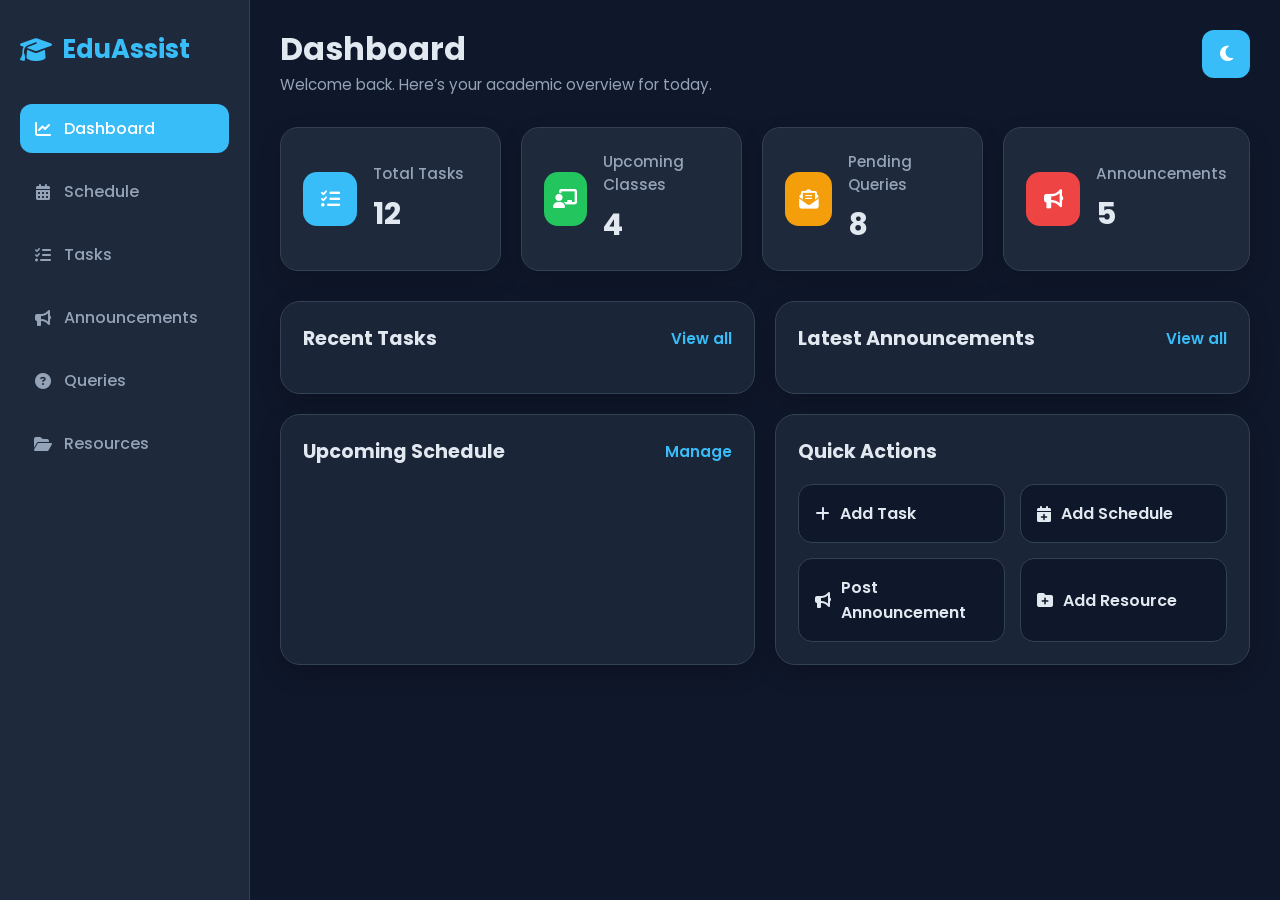
==== index.html @ d5ad9dac "This is our group project repository for ClientSide Developement" ====
<!DOCTYPE html>
<html lang="en">

<head>
    <meta charset="UTF-8" />
    <meta name="viewport" content="width=device-width, initial-scale=1.0" />
    <title>EduAssist Dashboard</title>

    <link rel="preconnect" href="https://fonts.googleapis.com">
    <link rel="preconnect" href="https://fonts.gstatic.com" crossorigin>
    <link href="https://fonts.googleapis.com/css2?family=Poppins:wght@300;400;500;600;700&display=swap"
        rel="stylesheet">
    <link rel="stylesheet" href="https://cdnjs.cloudflare.com/ajax/libs/font-awesome/6.5.0/css/all.min.css">
    <link rel="stylesheet" href="css/global.css">
    <link rel="stylesheet" href="css/index.css" />
</head>

<body>
    <div class="container">
        <aside class="sidebar" id="sidebar">
            <div class="logo">
                <i class="fas fa-graduation-cap"></i>
                <span>EduAssist</span>
            </div>

            <ul class="menu">
                <li>
                    <a href="index.html" class="active">
                        <i class="fas fa-chart-line"></i>
                        Dashboard
                    </a>
                </li>
                <li>
                    <a href="schedule.html">
                        <i class="fas fa-calendar-alt"></i>
                        Schedule
                    </a>
                </li>
                <li>
                    <a href="tasks.html">
                        <i class="fas fa-tasks"></i>
                        Tasks
                    </a>
                </li>
                <li>
                    <a href="announcements.html">
                        <i class="fas fa-bullhorn"></i>
                        Announcements
                    </a>
                </li>
                <li>
                    <a href="queries.html">
                        <i class="fas fa-question-circle"></i>
                        Queries
                    </a>
                </li>
                <li>
                    <a href="resources.html">
                        <i class="fas fa-folder-open"></i>
                        Resources
                    </a>
                </li>
            </ul>
        </aside>

        <div class="overlay" id="overlay"></div>

        <main class="main-content">
            <header class="topbar">
                <div class="topbar-left">
                    <button id="menu-toggle" class="menu-toggle" aria-label="Open menu">
                        <i class="fas fa-bars"></i>
                    </button>

                    <div class="topbar-text">
                        <h1>Dashboard</h1>
                        <p>Welcome back. Here’s your academic overview for today.</p>
                    </div>
                </div>

                <button id="theme-toggle" aria-label="Toggle theme">
                    <i class="fas fa-moon"></i>
                </button>
            </header>

            <section class="cards">
                <div class="card">
                    <div class="card-icon blue">
                        <i class="fas fa-list-check"></i>
                    </div>
                    <div class="card-info">
                        <h3>Total Tasks</h3>
                        <p>12</p>
                    </div>
                </div>

                <div class="card">
                    <div class="card-icon green">
                        <i class="fas fa-chalkboard-teacher"></i>
                    </div>
                    <div class="card-info">
                        <h3>Upcoming Classes</h3>
                        <p>4</p>
                    </div>
                </div>

                <div class="card">
                    <div class="card-icon orange">
                        <i class="fas fa-envelope-open-text"></i>
                    </div>
                    <div class="card-info">
                        <h3>Pending Queries</h3>
                        <p>8</p>
                    </div>
                </div>

                <div class="card">
                    <div class="card-icon red">
                        <i class="fas fa-bullhorn"></i>
                    </div>
                    <div class="card-info">
                        <h3>Announcements</h3>
                        <p>5</p>
                    </div>
                </div>
            </section>

            <section class="content-grid">
                <div class="panel">
                    <div class="panel-header">
                        <h2>Recent Tasks</h2>
                        <a href="tasks.html" class="panel-link">View all</a>
                    </div>

                    <ul class="list" id="recent-tasks-list"></ul>
                </div>

                <div class="panel">
                    <div class="panel-header">
                        <h2>Latest Announcements</h2>
                        <a href="announcements.html" class="panel-link">View all</a>
                    </div>

                    <ul class="list"></ul>
                </div>
            </section>

            <section class="bottom-grid">
                <div class="panel">
                    <div class="panel-header">
                        <h2>Upcoming Schedule</h2>
                        <a href="schedule.html" class="panel-link">Manage</a>
                    </div>

                    <ul class="list"></ul>
                </div>

                <div class="panel">
                    <div class="panel-header">
                        <h2>Quick Actions</h2>
                    </div>

                    <div class="quick-actions">
                        <a href="tasks.html" class="action-btn">
                            <i class="fas fa-plus"></i>
                            Add Task
                        </a>
                        <a href="schedule.html" class="action-btn">
                            <i class="fas fa-calendar-plus"></i>
                            Add Schedule
                        </a>
                        <a href="announcements.html" class="action-btn">
                            <i class="fas fa-bullhorn"></i>
                            Post Announcement
                        </a>
                        <a href="resources.html" class="action-btn">
                            <i class="fas fa-folder-plus"></i>
                            Add Resource
                        </a>
                    </div>
                </div>
            </section>
        </main>
    </div>

    <script src="js/main.js"></script>
</body>

</html>
---- css/global.css ----
:root {
    --bg: #0f172a;
    --sidebar: #1e293b;
    --card: #1e293b;
    --text: #e2e8f0;
    --muted: #94a3b8;
    --accent: #38bdf8;
    --border: #334155;
    --success: #22c55e;
    --warning: #f59e0b;
    --danger: #ef4444;
    --shadow: 0 10px 25px rgba(0, 0, 0, 0.15);
}

body.light-mode {
    --bg: #f8fafc;
    --sidebar: #ffffff;
    --card: #ffffff;
    --text: #0f172a;
    --muted: #475569;
    --accent: #0284c7;
    --border: #cbd5e1;
}

* {
    margin: 0;
    padding: 0;
    box-sizing: border-box;
}

html, body {
    background: var(--bg);
}

body {
    font-family: "Poppins", sans-serif;
    color: var(--text);
}

a {
    text-decoration: none;
    color: inherit;
}

button, input, textarea, select {
    font: inherit;
}
---- css/index.css ----
.container {
    display: flex;
    min-height: 100vh;
    position: relative;
}

.sidebar {
    width: 250px;
    background: var(--sidebar);
    padding: 30px 20px;
    border-right: 1px solid var(--border);
    transition: left 0.3s ease;
}

.logo {
    display: flex;
    align-items: center;
    gap: 10px;
    font-size: 1.6rem;
    font-weight: 700;
    color: var(--accent);
    margin-bottom: 35px;
}

.menu {
    list-style: none;
}

.menu li {
    margin-bottom: 14px;
}

.menu a {
    display: flex;
    align-items: center;
    gap: 12px;
    padding: 12px 14px;
    border-radius: 12px;
    color: var(--muted);
    transition: all 0.3s ease;
    font-weight: 500;
}

.menu a i {
    width: 18px;
    text-align: center;
}

.menu a:hover,
.menu a.active {
    background: var(--accent);
    color: white;
}

.main-content {
    flex: 1;
    padding: 30px;
}

.topbar {
    display: flex;
    justify-content: space-between;
    align-items: flex-start;
    gap: 16px;
    margin-bottom: 30px;
}

.topbar-left {
    display: flex;
    align-items: flex-start;
    gap: 14px;
    flex: 1;
    min-width: 0;
}

.topbar-text {
    flex: 1;
    min-width: 0;
}

.topbar-text h1 {
    font-size: 2rem;
    margin-bottom: 6px;
    line-height: 1.2;
}

.topbar-text p {
    color: var(--muted);
    font-size: 0.95rem;
    line-height: 1.5;
}

.menu-toggle,
#theme-toggle {
    width: 48px;
    height: 48px;
    min-width: 48px;
    border: none;
    border-radius: 12px;
    background: var(--accent);
    color: white;
    cursor: pointer;
    font-size: 1.1rem;
    display: flex;
    align-items: center;
    justify-content: center;
    transition: transform 0.3s ease, opacity 0.3s ease;
}

.menu-toggle {
    display: none;
}

#theme-toggle:hover,
.menu-toggle:hover {
    transform: translateY(-2px);
    opacity: 0.95;
}

.cards {
    display: grid;
    grid-template-columns: repeat(4, 1fr);
    gap: 20px;
    margin-bottom: 30px;
}

.card {
    background: var(--card);
    border: 1px solid var(--border);
    border-radius: 18px;
    padding: 22px;
    display: flex;
    align-items: center;
    gap: 16px;
    box-shadow: var(--shadow);
}

.card-icon {
    width: 54px;
    height: 54px;
    border-radius: 14px;
    display: flex;
    align-items: center;
    justify-content: center;
    font-size: 1.2rem;
    color: white;
}

.card-icon.blue {
    background: var(--accent);
}

.card-icon.green {
    background: var(--success);
}

.card-icon.orange {
    background: var(--warning);
}

.card-icon.red {
    background: var(--danger);
}

.card-info h3 {
    font-size: 0.95rem;
    color: var(--muted);
    margin-bottom: 6px;
    font-weight: 500;
}

.card-info p {
    font-size: 1.9rem;
    font-weight: 700;
    color: var(--text);
}

.content-grid,
.bottom-grid {
    display: grid;
    grid-template-columns: 1fr 1fr;
    gap: 20px;
    margin-bottom: 20px;
}

.panel {
    background: rgba(30, 41, 59, 0.85);
    backdrop-filter: blur(12px);
    border: 1px solid var(--border);
    border-radius: 20px;
    padding: 22px;
    box-shadow: 0 8px 25px rgba(0, 0, 0, 0.2);
}

body.light-mode .panel {
    background: rgba(255, 255, 255, 0.92);
}

.panel-header {
    display: flex;
    justify-content: space-between;
    align-items: center;
    gap: 15px;
    margin-bottom: 18px;
    flex-wrap: wrap;
}

.panel-header h2 {
    font-size: 1.2rem;
}

.panel-link {
    color: var(--accent);
    font-size: 0.95rem;
    font-weight: 600;
}

.list {
    list-style: none;
}

.list li {
    display: flex;
    justify-content: space-between;
    align-items: center;
    gap: 16px;
    padding: 14px 0;
    border-bottom: 1px solid var(--border);
}

.list li:last-child {
    border-bottom: none;
}

.list strong {
    display: block;
    margin-bottom: 4px;
    font-size: 0.95rem;
    color: var(--text);
}

.list p {
    color: var(--muted);
    font-size: 0.9rem;
}

.badge {
    padding: 6px 12px;
    border-radius: 999px;
    font-size: 0.8rem;
    font-weight: 600;
    white-space: nowrap;
    color: white;
}

.badge.high {
    background: var(--danger);
}

.badge.medium {
    background: var(--warning);
}

.badge.low {
    background: var(--success);
}

.quick-actions {
    display: grid;
    grid-template-columns: repeat(2, 1fr);
    gap: 15px;
}

.action-btn {
    background: var(--bg);
    border: 1px solid var(--border);
    border-radius: 14px;
    padding: 16px;
    display: flex;
    align-items: center;
    gap: 10px;
    font-weight: 600;
    transition: all 0.3s ease;
}

.action-btn:hover {
    transform: translateY(-2px);
    border-color: var(--accent);
    color: var(--accent);
}

.overlay {
    display: none;
}

@media (max-width: 1100px) {
    .cards {
        grid-template-columns: repeat(2, 1fr);
    }

    .content-grid,
    .bottom-grid {
        grid-template-columns: 1fr;
    }
}

@media (max-width: 768px) {
    .menu-toggle {
        display: flex;
    }

    .container {
        flex-direction: column;
    }

    .sidebar {
        position: fixed;
        top: 0;
        left: -260px;
        width: 250px;
        height: 100vh;
        z-index: 1001;
        border-right: 1px solid var(--border);
    }

    .sidebar.active {
        left: 0;
    }

    .overlay.active {
        display: block;
        position: fixed;
        inset: 0;
        background: rgba(15, 23, 42, 0.45);
        z-index: 1000;
    }

    .main-content {
        width: 100%;
        padding: 18px;
    }

    .topbar {
        align-items: flex-start;
        gap: 12px;
    }

    .topbar-left {
        gap: 12px;
        align-items: flex-start;
    }

    .topbar-text h1 {
        font-size: 1.7rem;
        margin-bottom: 4px;
    }

    .topbar-text p {
        font-size: 0.88rem;
    }

    .cards {
        grid-template-columns: 1fr;
    }

    .quick-actions {
        grid-template-columns: 1fr;
    }

    .list li {
        flex-direction: column;
        align-items: flex-start;
    }
}
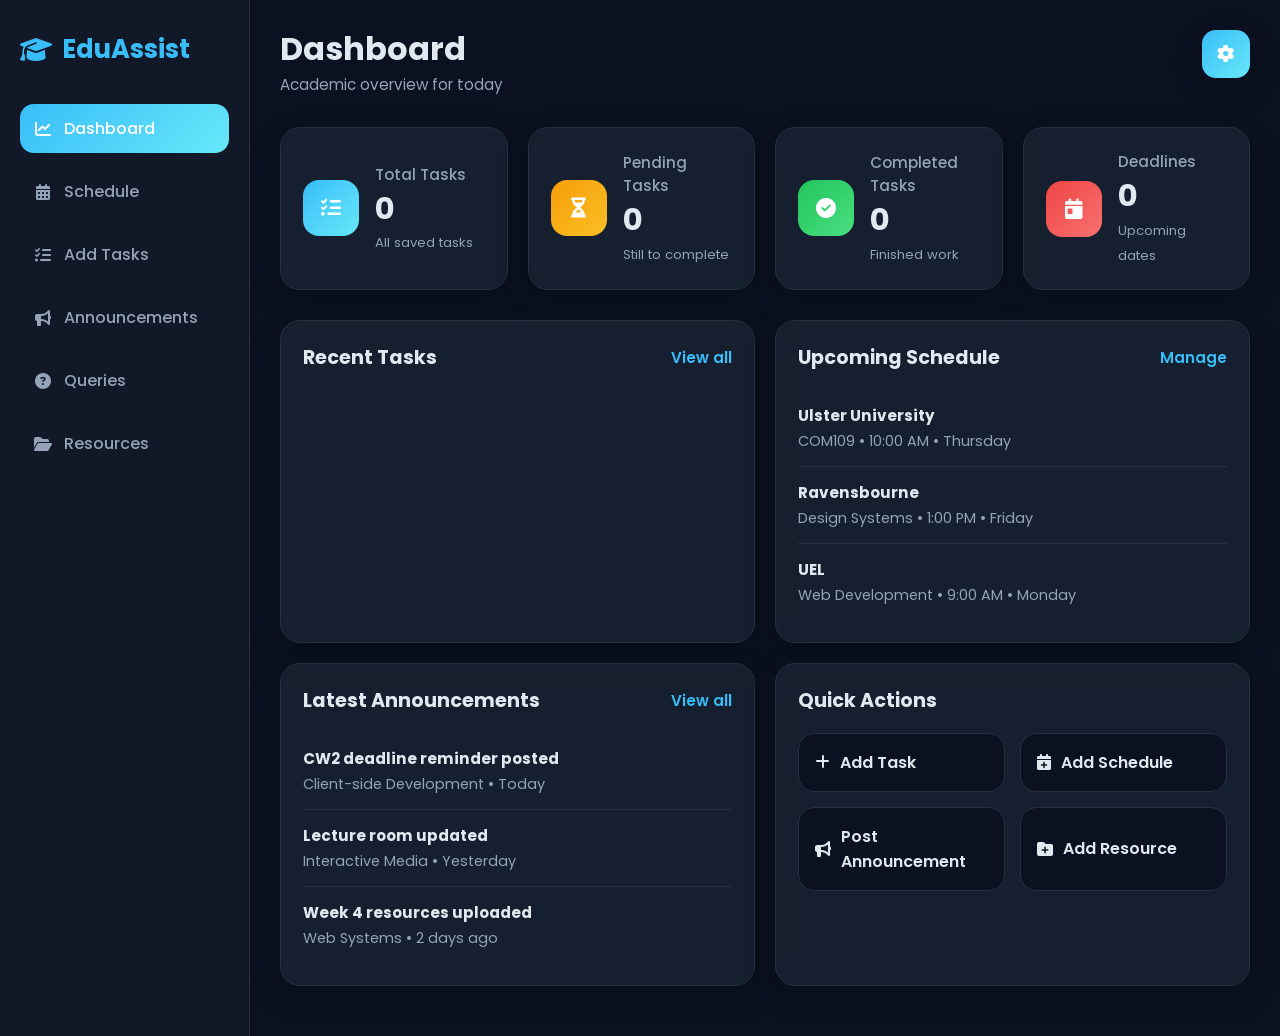
==== commit ecce6ca5: "abit different" ====
--- a/index.html
+++ b/index.html
@@ -10,13 +10,16 @@
     <link rel="preconnect" href="https://fonts.gstatic.com" crossorigin>
     <link href="https://fonts.googleapis.com/css2?family=Poppins:wght@300;400;500;600;700&display=swap"
         rel="stylesheet">
+
     <link rel="stylesheet" href="https://cdnjs.cloudflare.com/ajax/libs/font-awesome/6.5.0/css/all.min.css">
+
     <link rel="stylesheet" href="css/global.css">
-    <link rel="stylesheet" href="css/index.css" />
+    <link rel="stylesheet" href="css/index.css">
 </head>
 
 <body>
     <div class="container">
+        <!-- Sidebar -->
         <aside class="sidebar" id="sidebar">
             <div class="logo">
                 <i class="fas fa-graduation-cap"></i>
@@ -24,47 +27,18 @@
             </div>
 
             <ul class="menu">
-                <li>
-                    <a href="index.html" class="active">
-                        <i class="fas fa-chart-line"></i>
-                        Dashboard
-                    </a>
-                </li>
-                <li>
-                    <a href="schedule.html">
-                        <i class="fas fa-calendar-alt"></i>
-                        Schedule
-                    </a>
-                </li>
-                <li>
-                    <a href="tasks.html">
-                        <i class="fas fa-tasks"></i>
-                        Tasks
-                    </a>
-                </li>
-                <li>
-                    <a href="announcements.html">
-                        <i class="fas fa-bullhorn"></i>
-                        Announcements
-                    </a>
-                </li>
-                <li>
-                    <a href="queries.html">
-                        <i class="fas fa-question-circle"></i>
-                        Queries
-                    </a>
-                </li>
-                <li>
-                    <a href="resources.html">
-                        <i class="fas fa-folder-open"></i>
-                        Resources
-                    </a>
-                </li>
+                <li><a href="index.html" class="active"><i class="fas fa-chart-line"></i> Dashboard</a></li>
+                <li><a href="schedule.html"><i class="fas fa-calendar-alt"></i> Schedule</a></li>
+                <li><a href="tasks.html"><i class="fas fa-tasks"></i> Add Tasks</a></li>
+                <li><a href="announcements.html"><i class="fas fa-bullhorn"></i> Announcements</a></li>
+                <li><a href="queries.html"><i class="fas fa-question-circle"></i> Queries</a></li>
+                <li><a href="resources.html"><i class="fas fa-folder-open"></i> Resources</a></li>
             </ul>
         </aside>
 
         <div class="overlay" id="overlay"></div>
 
+        <!-- Main -->
         <main class="main-content">
             <header class="topbar">
                 <div class="topbar-left">
@@ -74,15 +48,38 @@
 
                     <div class="topbar-text">
                         <h1>Dashboard</h1>
-                        <p>Welcome back. Here’s your academic overview for today.</p>
-                    </div>
-                </div>
-
-                <button id="theme-toggle" aria-label="Toggle theme">
-                    <i class="fas fa-moon"></i>
+                        <p>Academic overview for today</p>
+                    </div>
+                </div>
+
+                <button id="settings-toggle" class="settings-toggle" aria-label="Open settings">
+                    <i class="fas fa-cog"></i>
                 </button>
+
+                <div id="settings-card" class="settings-card">
+                    <div class="settings-item">
+                        <i class="fas fa-user"></i>
+                        <span>Profile</span>
+                    </div>
+
+                    <div class="settings-item" id="theme-switch">
+                        <i class="fas fa-moon"></i>
+                        <span>Theme</span>
+                    </div>
+
+                    <div class="settings-item">
+                        <i class="fas fa-bell"></i>
+                        <span>Notifications</span>
+                    </div>
+
+                    <div class="settings-item">
+                        <i class="fas fa-right-from-bracket"></i>
+                        <span>Logout</span>
+                    </div>
+                </div>
             </header>
 
+            <!-- Stats Cards -->
             <section class="cards">
                 <div class="card">
                     <div class="card-icon blue">
@@ -90,41 +87,46 @@
                     </div>
                     <div class="card-info">
                         <h3>Total Tasks</h3>
-                        <p>12</p>
+                        <p id="total-tasks">0</p>
+                        <small>All saved tasks</small>
+                    </div>
+                </div>
+
+                <div class="card">
+                    <div class="card-icon orange">
+                        <i class="fas fa-hourglass-half"></i>
+                    </div>
+                    <div class="card-info">
+                        <h3>Pending Tasks</h3>
+                        <p id="pending-tasks">0</p>
+                        <small>Still to complete</small>
                     </div>
                 </div>
 
                 <div class="card">
                     <div class="card-icon green">
-                        <i class="fas fa-chalkboard-teacher"></i>
-                    </div>
-                    <div class="card-info">
-                        <h3>Upcoming Classes</h3>
-                        <p>4</p>
-                    </div>
-                </div>
-
-                <div class="card">
-                    <div class="card-icon orange">
-                        <i class="fas fa-envelope-open-text"></i>
-                    </div>
-                    <div class="card-info">
-                        <h3>Pending Queries</h3>
-                        <p>8</p>
+                        <i class="fas fa-circle-check"></i>
+                    </div>
+                    <div class="card-info">
+                        <h3>Completed Tasks</h3>
+                        <p id="completed-tasks">0</p>
+                        <small>Finished work</small>
                     </div>
                 </div>
 
                 <div class="card">
                     <div class="card-icon red">
-                        <i class="fas fa-bullhorn"></i>
-                    </div>
-                    <div class="card-info">
-                        <h3>Announcements</h3>
-                        <p>5</p>
+                        <i class="fas fa-calendar-day"></i>
+                    </div>
+                    <div class="card-info">
+                        <h3>Deadlines</h3>
+                        <p id="deadline-tasks">0</p>
+                        <small>Upcoming dates</small>
                     </div>
                 </div>
             </section>
 
+            <!-- Middle Grid -->
             <section class="content-grid">
                 <div class="panel">
                     <div class="panel-header">
@@ -137,22 +139,61 @@
 
                 <div class="panel">
                     <div class="panel-header">
+                        <h2>Upcoming Schedule</h2>
+                        <a href="schedule.html" class="panel-link">Manage</a>
+                    </div>
+
+                    <ul class="list">
+                        <li>
+                            <div>
+                                <strong>Ulster University</strong>
+                                <p>COM109 • 10:00 AM • Thursday</p>
+                            </div>
+                        </li>
+                        <li>
+                            <div>
+                                <strong>Ravensbourne</strong>
+                                <p>Design Systems • 1:00 PM • Friday</p>
+                            </div>
+                        </li>
+                        <li>
+                            <div>
+                                <strong>UEL</strong>
+                                <p>Web Development • 9:00 AM • Monday</p>
+                            </div>
+                        </li>
+                    </ul>
+                </div>
+            </section>
+
+            <!-- Bottom Grid -->
+            <section class="bottom-grid">
+                <div class="panel">
+                    <div class="panel-header">
                         <h2>Latest Announcements</h2>
                         <a href="announcements.html" class="panel-link">View all</a>
                     </div>
 
-                    <ul class="list"></ul>
-                </div>
-            </section>
-
-            <section class="bottom-grid">
-                <div class="panel">
-                    <div class="panel-header">
-                        <h2>Upcoming Schedule</h2>
-                        <a href="schedule.html" class="panel-link">Manage</a>
-                    </div>
-
-                    <ul class="list"></ul>
+                    <ul class="list">
+                        <li>
+                            <div>
+                                <strong>CW2 deadline reminder posted</strong>
+                                <p>Client-side Development • Today</p>
+                            </div>
+                        </li>
+                        <li>
+                            <div>
+                                <strong>Lecture room updated</strong>
+                                <p>Interactive Media • Yesterday</p>
+                            </div>
+                        </li>
+                        <li>
+                            <div>
+                                <strong>Week 4 resources uploaded</strong>
+                                <p>Web Systems • 2 days ago</p>
+                            </div>
+                        </li>
+                    </ul>
                 </div>
 
                 <div class="panel">
--- a/css/global.css
+++ b/css/global.css
@@ -1,15 +1,16 @@
 :root {
-    --bg: #0f172a;
-    --sidebar: #1e293b;
-    --card: #1e293b;
+    --bg: #0b1120;
+    --sidebar: #111827;
+    --card: #172132;
     --text: #e2e8f0;
     --muted: #94a3b8;
     --accent: #38bdf8;
-    --border: #334155;
+    --accent-light: #67e8f9;
+    --border: #243041;
     --success: #22c55e;
     --warning: #f59e0b;
     --danger: #ef4444;
-    --shadow: 0 10px 25px rgba(0, 0, 0, 0.15);
+    --shadow: 0 10px 30px rgba(0, 0, 0, 0.22);
 }
 
 body.light-mode {
@@ -19,7 +20,12 @@
     --text: #0f172a;
     --muted: #475569;
     --accent: #0284c7;
-    --border: #cbd5e1;
+    --accent-light: #38bdf8;
+    --border: #dbe4ee;
+    --success: #16a34a;
+    --warning: #d97706;
+    --danger: #dc2626;
+    --shadow: 0 10px 25px rgba(15, 23, 42, 0.08);
 }
 
 * {
@@ -28,13 +34,14 @@
     box-sizing: border-box;
 }
 
-html, body {
+html,
+body {
     background: var(--bg);
 }
 
 body {
+    color: var(--text);
     font-family: "Poppins", sans-serif;
-    color: var(--text);
 }
 
 a {
@@ -42,6 +49,9 @@
     color: inherit;
 }
 
-button, input, textarea, select {
+button,
+input,
+textarea,
+select {
     font: inherit;
 }
--- a/css/index.css
+++ b/css/index.css
@@ -35,9 +35,9 @@
     align-items: center;
     gap: 12px;
     padding: 12px 14px;
-    border-radius: 12px;
+    border-radius: 14px;
     color: var(--muted);
-    transition: all 0.3s ease;
+    transition: all 0.25s ease;
     font-weight: 500;
 }
 
@@ -48,13 +48,14 @@
 
 .menu a:hover,
 .menu a.active {
-    background: var(--accent);
+    background: linear-gradient(135deg, var(--accent), var(--accent-light));
     color: white;
 }
 
 .main-content {
     flex: 1;
     padding: 30px;
+    position: relative;
 }
 
 .topbar {
@@ -63,6 +64,7 @@
     align-items: flex-start;
     gap: 16px;
     margin-bottom: 30px;
+    position: relative;
 }
 
 .topbar-left {
@@ -91,30 +93,69 @@
 }
 
 .menu-toggle,
-#theme-toggle {
+.settings-toggle {
     width: 48px;
     height: 48px;
     min-width: 48px;
     border: none;
-    border-radius: 12px;
-    background: var(--accent);
+    border-radius: 14px;
+    background: linear-gradient(135deg, var(--accent), var(--accent-light));
     color: white;
     cursor: pointer;
     font-size: 1.1rem;
     display: flex;
     align-items: center;
     justify-content: center;
-    transition: transform 0.3s ease, opacity 0.3s ease;
+    transition: transform 0.25s ease, opacity 0.25s ease;
+    box-shadow: var(--shadow);
 }
 
 .menu-toggle {
     display: none;
 }
 
-#theme-toggle:hover,
+.settings-toggle:hover,
 .menu-toggle:hover {
     transform: translateY(-2px);
     opacity: 0.95;
+}
+
+.settings-card {
+    position: absolute;
+    top: 58px;
+    right: 0;
+    width: 220px;
+    background: var(--card);
+    border: 1px solid var(--border);
+    border-radius: 18px;
+    box-shadow: var(--shadow);
+    padding: 10px 0;
+    display: none;
+    z-index: 1005;
+}
+
+.settings-card.active {
+    display: block;
+}
+
+.settings-item {
+    display: flex;
+    align-items: center;
+    gap: 12px;
+    padding: 12px 18px;
+    cursor: pointer;
+    transition: 0.2s;
+    color: var(--text);
+}
+
+.settings-item i {
+    width: 18px;
+    text-align: center;
+}
+
+.settings-item:hover {
+    background: var(--accent);
+    color: white;
 }
 
 .cards {
@@ -125,41 +166,53 @@
 }
 
 .card {
-    background: var(--card);
+    background: rgba(23, 33, 50, 0.88);
     border: 1px solid var(--border);
-    border-radius: 18px;
+    border-radius: 20px;
     padding: 22px;
     display: flex;
     align-items: center;
     gap: 16px;
     box-shadow: var(--shadow);
+    backdrop-filter: blur(12px);
+    transition: transform 0.25s ease, border-color 0.25s ease;
+}
+
+body.light-mode .card {
+    background: rgba(255, 255, 255, 0.92);
+}
+
+.card:hover {
+    transform: translateY(-3px);
+    border-color: var(--accent);
 }
 
 .card-icon {
-    width: 54px;
-    height: 54px;
-    border-radius: 14px;
+    width: 56px;
+    height: 56px;
+    border-radius: 16px;
     display: flex;
     align-items: center;
     justify-content: center;
-    font-size: 1.2rem;
+    font-size: 1.25rem;
     color: white;
+    flex-shrink: 0;
 }
 
 .card-icon.blue {
-    background: var(--accent);
+    background: linear-gradient(135deg, #38bdf8, #67e8f9);
+}
+
+.card-icon.orange {
+    background: linear-gradient(135deg, #f59e0b, #fbbf24);
 }
 
 .card-icon.green {
-    background: var(--success);
-}
-
-.card-icon.orange {
-    background: var(--warning);
+    background: linear-gradient(135deg, #22c55e, #4ade80);
 }
 
 .card-icon.red {
-    background: var(--danger);
+    background: linear-gradient(135deg, #ef4444, #f87171);
 }
 
 .card-info h3 {
@@ -173,6 +226,13 @@
     font-size: 1.9rem;
     font-weight: 700;
     color: var(--text);
+    line-height: 1.1;
+    margin-bottom: 4px;
+}
+
+.card-info small {
+    color: var(--muted);
+    font-size: 0.82rem;
 }
 
 .content-grid,
@@ -184,12 +244,12 @@
 }
 
 .panel {
-    background: rgba(30, 41, 59, 0.85);
+    background: rgba(23, 33, 50, 0.88);
     backdrop-filter: blur(12px);
     border: 1px solid var(--border);
     border-radius: 20px;
     padding: 22px;
-    box-shadow: 0 8px 25px rgba(0, 0, 0, 0.2);
+    box-shadow: var(--shadow);
 }
 
 body.light-mode .panel {
@@ -274,13 +334,13 @@
 .action-btn {
     background: var(--bg);
     border: 1px solid var(--border);
-    border-radius: 14px;
+    border-radius: 16px;
     padding: 16px;
     display: flex;
     align-items: center;
     gap: 10px;
     font-weight: 600;
-    transition: all 0.3s ease;
+    transition: all 0.25s ease;
 }
 
 .action-btn:hover {
@@ -371,4 +431,9 @@
         flex-direction: column;
         align-items: flex-start;
     }
+
+    .settings-card {
+        right: 0;
+        width: 200px;
+    }
 }
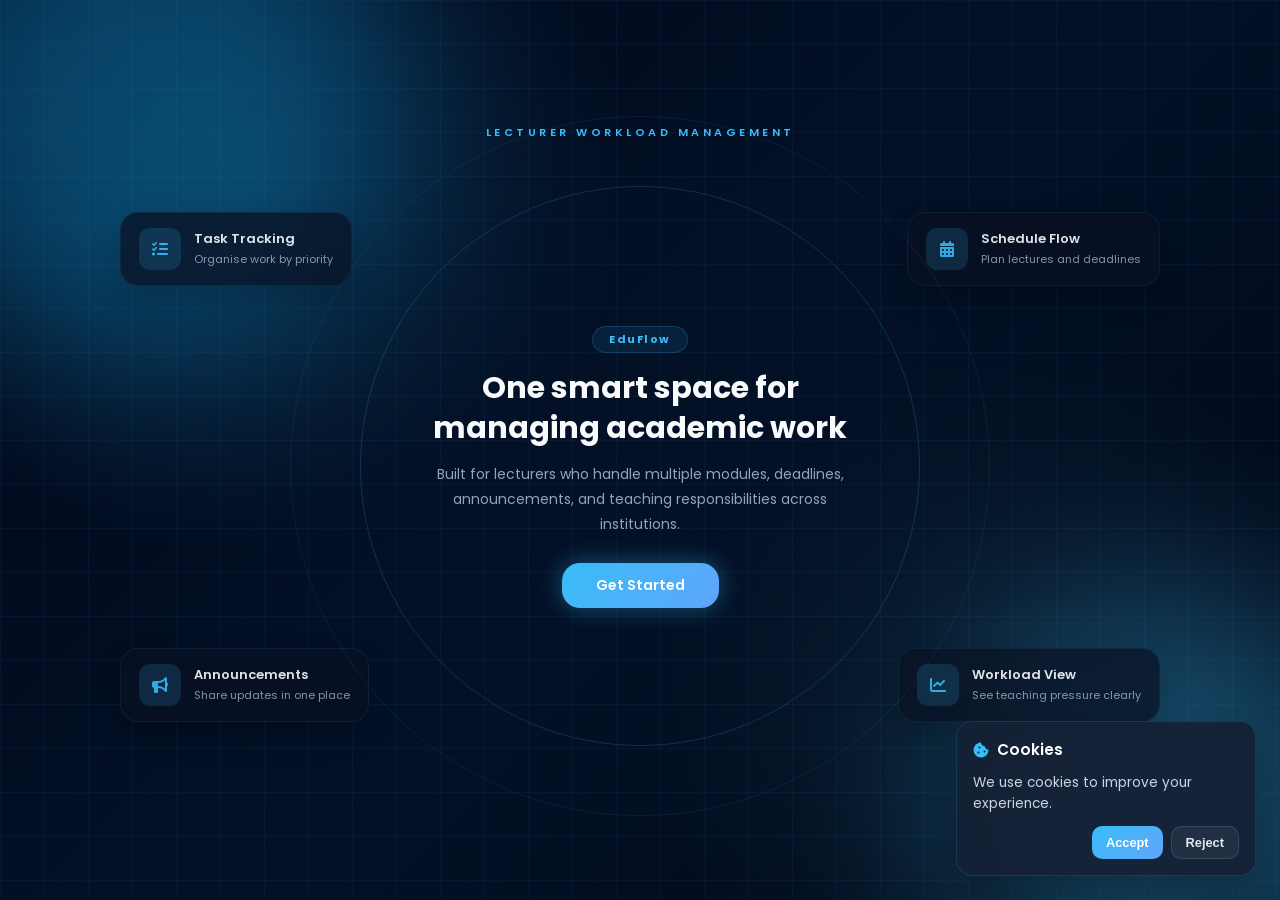
==== commit 4d932cec: "eduflow project" ====
--- a/index.html
+++ b/index.html
@@ -4,227 +4,118 @@
 <head>
     <meta charset="UTF-8" />
     <meta name="viewport" content="width=device-width, initial-scale=1.0" />
-    <title>EduAssist Dashboard</title>
+    <title>EduFlow</title>
 
     <link rel="preconnect" href="https://fonts.googleapis.com">
     <link rel="preconnect" href="https://fonts.gstatic.com" crossorigin>
-    <link href="https://fonts.googleapis.com/css2?family=Poppins:wght@300;400;500;600;700&display=swap"
+    <link href="https://fonts.googleapis.com/css2?family=Poppins:wght@300;400;500;600;700;800&display=swap"
         rel="stylesheet">
 
     <link rel="stylesheet" href="https://cdnjs.cloudflare.com/ajax/libs/font-awesome/6.5.0/css/all.min.css">
-
-    <link rel="stylesheet" href="css/global.css">
-    <link rel="stylesheet" href="css/index.css">
+    <link rel="stylesheet" href="css/home.css">
 </head>
 
 <body>
-    <div class="container">
-        <!-- Sidebar -->
-        <aside class="sidebar" id="sidebar">
-            <div class="logo">
-                <i class="fas fa-graduation-cap"></i>
-                <span>EduAssist</span>
+    <div id="cookieBanner" class="cookie-banner">
+        <div class="cookie-top">
+            <i class="fas fa-cookie-bite"></i>
+            <h4>Cookies</h4>
+        </div>
+
+        <p>
+            We use cookies to improve your experience.
+        </p>
+
+        <div class="cookie-actions">
+            <button id="acceptCookies" class="accept-btn">Accept</button>
+            <button id="rejectCookies" class="reject-btn">Reject</button>
+        </div>
+    </div>
+
+    <script>
+        document.addEventListener("DOMContentLoaded", function () {
+            const banner = document.getElementById("cookieBanner");
+            const accept = document.getElementById("acceptCookies");
+            const reject = document.getElementById("rejectCookies");
+
+            const consent = localStorage.getItem("cookie-consent");
+
+            if (!consent) {
+                banner.classList.add("show");
+            }
+
+            accept.onclick = () => {
+                localStorage.setItem("cookie-consent", "accepted");
+                banner.classList.remove("show");
+            };
+
+            reject.onclick = () => {
+                localStorage.setItem("cookie-consent", "rejected");
+                banner.classList.remove("show");
+            };
+        });
+    </script>
+    <section class="hero">
+        <div class="bg-grid"></div>
+        <div class="glow glow-1"></div>
+        <div class="glow glow-2"></div>
+
+        <p class="hero-label">LECTURER WORKLOAD MANAGEMENT</p>
+
+        <div class="hero-center">
+            <div class="floating-card card-top-left">
+                <div class="icon-box"><i class="fas fa-list-check"></i></div>
+                <div>
+                    <h3>Task Tracking</h3>
+                    <p>Organise work by priority</p>
+                </div>
             </div>
 
-            <ul class="menu">
-                <li><a href="index.html" class="active"><i class="fas fa-chart-line"></i> Dashboard</a></li>
-                <li><a href="schedule.html"><i class="fas fa-calendar-alt"></i> Schedule</a></li>
-                <li><a href="tasks.html"><i class="fas fa-tasks"></i> Add Tasks</a></li>
-                <li><a href="announcements.html"><i class="fas fa-bullhorn"></i> Announcements</a></li>
-                <li><a href="queries.html"><i class="fas fa-question-circle"></i> Queries</a></li>
-                <li><a href="resources.html"><i class="fas fa-folder-open"></i> Resources</a></li>
-            </ul>
-        </aside>
+            <div class="floating-card card-top-right">
+                <div class="icon-box"><i class="fas fa-calendar-days"></i></div>
+                <div>
+                    <h3>Schedule Flow</h3>
+                    <p>Plan lectures and deadlines</p>
+                </div>
+            </div>
 
-        <div class="overlay" id="overlay"></div>
+            <div class="floating-card card-bottom-left">
+                <div class="icon-box"><i class="fas fa-bullhorn"></i></div>
+                <div>
+                    <h3>Announcements</h3>
+                    <p>Share updates in one place</p>
+                </div>
+            </div>
 
-        <!-- Main -->
-        <main class="main-content">
-            <header class="topbar">
-                <div class="topbar-left">
-                    <button id="menu-toggle" class="menu-toggle" aria-label="Open menu">
-                        <i class="fas fa-bars"></i>
-                    </button>
+            <div class="floating-card card-bottom-right">
+                <div class="icon-box"><i class="fas fa-chart-line"></i></div>
+                <div>
+                    <h3>Workload View</h3>
+                    <p>See teaching pressure clearly</p>
+                </div>
+            </div>
 
-                    <div class="topbar-text">
-                        <h1>Dashboard</h1>
-                        <p>Academic overview for today</p>
+            <div class="core-orb">
+                <span class="orb-ring ring-1"></span>
+                <span class="orb-ring ring-2"></span>
+
+                <div class="core-content">
+                    <div class="brand-badge">EduFlow</div>
+                    <h1>One smart space for managing academic work</h1>
+                    <p>
+                        Built for lecturers who handle multiple modules, deadlines, announcements,
+                        and teaching responsibilities across institutions.
+                    </p>
+
+                    <div class="hero-actions">
+                        <a href="login.html" class="btn-primary">Get Started</a>
                     </div>
                 </div>
+            </div>
+        </div>
 
-                <button id="settings-toggle" class="settings-toggle" aria-label="Open settings">
-                    <i class="fas fa-cog"></i>
-                </button>
-
-                <div id="settings-card" class="settings-card">
-                    <div class="settings-item">
-                        <i class="fas fa-user"></i>
-                        <span>Profile</span>
-                    </div>
-
-                    <div class="settings-item" id="theme-switch">
-                        <i class="fas fa-moon"></i>
-                        <span>Theme</span>
-                    </div>
-
-                    <div class="settings-item">
-                        <i class="fas fa-bell"></i>
-                        <span>Notifications</span>
-                    </div>
-
-                    <div class="settings-item">
-                        <i class="fas fa-right-from-bracket"></i>
-                        <span>Logout</span>
-                    </div>
-                </div>
-            </header>
-
-            <!-- Stats Cards -->
-            <section class="cards">
-                <div class="card">
-                    <div class="card-icon blue">
-                        <i class="fas fa-list-check"></i>
-                    </div>
-                    <div class="card-info">
-                        <h3>Total Tasks</h3>
-                        <p id="total-tasks">0</p>
-                        <small>All saved tasks</small>
-                    </div>
-                </div>
-
-                <div class="card">
-                    <div class="card-icon orange">
-                        <i class="fas fa-hourglass-half"></i>
-                    </div>
-                    <div class="card-info">
-                        <h3>Pending Tasks</h3>
-                        <p id="pending-tasks">0</p>
-                        <small>Still to complete</small>
-                    </div>
-                </div>
-
-                <div class="card">
-                    <div class="card-icon green">
-                        <i class="fas fa-circle-check"></i>
-                    </div>
-                    <div class="card-info">
-                        <h3>Completed Tasks</h3>
-                        <p id="completed-tasks">0</p>
-                        <small>Finished work</small>
-                    </div>
-                </div>
-
-                <div class="card">
-                    <div class="card-icon red">
-                        <i class="fas fa-calendar-day"></i>
-                    </div>
-                    <div class="card-info">
-                        <h3>Deadlines</h3>
-                        <p id="deadline-tasks">0</p>
-                        <small>Upcoming dates</small>
-                    </div>
-                </div>
-            </section>
-
-            <!-- Middle Grid -->
-            <section class="content-grid">
-                <div class="panel">
-                    <div class="panel-header">
-                        <h2>Recent Tasks</h2>
-                        <a href="tasks.html" class="panel-link">View all</a>
-                    </div>
-
-                    <ul class="list" id="recent-tasks-list"></ul>
-                </div>
-
-                <div class="panel">
-                    <div class="panel-header">
-                        <h2>Upcoming Schedule</h2>
-                        <a href="schedule.html" class="panel-link">Manage</a>
-                    </div>
-
-                    <ul class="list">
-                        <li>
-                            <div>
-                                <strong>Ulster University</strong>
-                                <p>COM109 • 10:00 AM • Thursday</p>
-                            </div>
-                        </li>
-                        <li>
-                            <div>
-                                <strong>Ravensbourne</strong>
-                                <p>Design Systems • 1:00 PM • Friday</p>
-                            </div>
-                        </li>
-                        <li>
-                            <div>
-                                <strong>UEL</strong>
-                                <p>Web Development • 9:00 AM • Monday</p>
-                            </div>
-                        </li>
-                    </ul>
-                </div>
-            </section>
-
-            <!-- Bottom Grid -->
-            <section class="bottom-grid">
-                <div class="panel">
-                    <div class="panel-header">
-                        <h2>Latest Announcements</h2>
-                        <a href="announcements.html" class="panel-link">View all</a>
-                    </div>
-
-                    <ul class="list">
-                        <li>
-                            <div>
-                                <strong>CW2 deadline reminder posted</strong>
-                                <p>Client-side Development • Today</p>
-                            </div>
-                        </li>
-                        <li>
-                            <div>
-                                <strong>Lecture room updated</strong>
-                                <p>Interactive Media • Yesterday</p>
-                            </div>
-                        </li>
-                        <li>
-                            <div>
-                                <strong>Week 4 resources uploaded</strong>
-                                <p>Web Systems • 2 days ago</p>
-                            </div>
-                        </li>
-                    </ul>
-                </div>
-
-                <div class="panel">
-                    <div class="panel-header">
-                        <h2>Quick Actions</h2>
-                    </div>
-
-                    <div class="quick-actions">
-                        <a href="tasks.html" class="action-btn">
-                            <i class="fas fa-plus"></i>
-                            Add Task
-                        </a>
-                        <a href="schedule.html" class="action-btn">
-                            <i class="fas fa-calendar-plus"></i>
-                            Add Schedule
-                        </a>
-                        <a href="announcements.html" class="action-btn">
-                            <i class="fas fa-bullhorn"></i>
-                            Post Announcement
-                        </a>
-                        <a href="resources.html" class="action-btn">
-                            <i class="fas fa-folder-plus"></i>
-                            Add Resource
-                        </a>
-                    </div>
-                </div>
-            </section>
-        </main>
-    </div>
-
-    <script src="js/main.js"></script>
+    </section>  
+    <!-- <script src="js/homepage.js"></script>      -->
 </body>
 
 </html>
--- a/css/home.css
+++ b/css/home.css
@@ -0,0 +1,681 @@
+/* ───── Reset ───── */
+*,
+*::before,
+*::after {
+    box-sizing: border-box;
+    margin: 0;
+    padding: 0;
+}
+
+/* ───── Base ───── */
+body {
+    font-family: "Poppins", sans-serif;
+    background:
+        radial-gradient(circle at 20% 20%, rgba(56, 189, 248, 0.12), transparent 30%),
+        radial-gradient(circle at 80% 80%, rgba(103, 232, 249, 0.08), transparent 30%),
+        linear-gradient(135deg, #020617, #031127 50%, #020817);
+    color: #f8fafc;
+    min-height: 100vh;
+    overflow-x: hidden;
+}
+
+/*    HERO — DESKTOP    */
+
+.hero {
+    position: relative;
+    min-height: 100vh;
+    display: flex;
+    flex-direction: column;
+    align-items: center;
+    justify-content: center;
+    overflow: hidden;
+    padding: 2rem 1rem;
+}
+
+/* ───── Background Grid ───── */
+.bg-grid {
+    position: absolute;
+    inset: 0;
+    background-image:
+        linear-gradient(rgba(56, 189, 248, 0.05) 1px, transparent 1px),
+        linear-gradient(90deg, rgba(56, 189, 248, 0.05) 1px, transparent 1px);
+    background-size: 44px 44px;
+    pointer-events: none;
+    z-index: 0;
+}
+
+/* ───── Glow Blobs ───── */
+.glow {
+    position: absolute;
+    border-radius: 50%;
+    filter: blur(90px);
+    opacity: 0.34;
+    pointer-events: none;
+    z-index: 0;
+}
+
+.glow-1 {
+    width: 520px;
+    height: 520px;
+    background: #0ea5e9;
+    top: -150px;
+    left: -120px;
+}
+
+.glow-2 {
+    width: 420px;
+    height: 420px;
+    background: #38bdf8;
+    bottom: -120px;
+    right: -100px;
+}
+
+/* ───── Label ───── */
+.hero-label {
+    position: relative;
+    z-index: 2;
+    font-size: 11px;
+    font-weight: 600;
+    letter-spacing: 3.5px;
+    color: #38bdf8;
+    text-align: center;
+    margin-bottom: 1rem;
+}
+
+/* ───── Centre Container (desktop) ───── */
+.hero-center {
+    position: relative;
+    z-index: 2;
+    width: 100%;
+    max-width: 1040px;
+    min-height: 620px;
+    display: flex;
+    align-items: center;
+    justify-content: center;
+}
+
+/* ───── Floating Cards (desktop absolute) ───── */
+.floating-card {
+    position: absolute;
+    display: flex;
+    align-items: center;
+    gap: 13px;
+    background: rgba(10, 18, 35, 0.82);
+    border: 1px solid rgba(56, 189, 248, 0.10);
+    border-radius: 18px;
+    padding: 15px 18px;
+    backdrop-filter: blur(16px);
+    -webkit-backdrop-filter: blur(14px);
+    min-width: 220px;
+    box-shadow: 0 14px 34px rgba(0, 0, 0, 0.22);
+    animation: floatCard 4.5s ease-in-out infinite;
+    opacity: 0.9;
+    overflow: hidden;
+}
+
+.floating-card::before {
+    content: "";
+    position: absolute;
+    inset: 0;
+    border-radius: inherit;
+    background: radial-gradient(circle, rgba(56, 189, 248, 0.15), transparent 70%);
+    opacity: 0;
+    transition: 0.3s;
+    pointer-events: none;
+}
+
+.floating-card:hover::before {
+    opacity: 1;
+}
+
+.floating-card h3 {
+    font-size: 13px;
+    font-weight: 600;
+    color: #f8fafc;
+    margin-bottom: 3px;
+    position: relative;
+    z-index: 1;
+}
+
+.floating-card p {
+    font-size: 11px;
+    color: #94a3b8;
+    line-height: 1.4;
+    position: relative;
+    z-index: 1;
+}
+
+.card-top-left {
+    top: 55px;
+    left: 0;
+    animation-delay: 0s;
+}
+
+.card-top-right {
+    top: 55px;
+    right: 0;
+    animation-delay: 1.1s;
+}
+
+.card-bottom-left {
+    bottom: 55px;
+    left: 0;
+    animation-delay: 2.2s;
+}
+
+.card-bottom-right {
+    bottom: 55px;
+    right: 0;
+    animation-delay: 3.3s;
+}
+
+@keyframes floatCard {
+
+    0%,
+    100% {
+        transform: translateY(0px);
+    }
+
+    50% {
+        transform: translateY(-9px);
+    }
+}
+
+
+/* ───── Icon Box ───── */
+.icon-box {
+    width: 42px;
+    height: 42px;
+    border-radius: 11px;
+    background: rgba(56, 189, 248, 0.16);
+    display: flex;
+    align-items: center;
+    justify-content: center;
+    font-size: 16px;
+    color: #38bdf8;
+    flex-shrink: 0;
+    position: relative;
+    z-index: 1;
+}
+
+/* ───── Core Orb ───── */
+.core-orb {
+    position: relative;
+    z-index: 3;
+    width: 500px;
+    border-radius: 28px;
+    padding: 2.75rem 2.25rem;
+    text-align: center;
+    animation: floatCenter 4.5s ease-in-out infinite;
+    will-change: transform;
+}
+
+@keyframes floatCenter {
+
+    0%,
+    100% {
+        transform: translate3d(0, 0, 0);
+    }
+
+    50% {
+        transform: translate3d(0, -14px, 0);
+    }
+}
+
+/* Orb decorative rings */
+.orb-ring {
+    position: absolute;
+    border-radius: 50%;
+    top: 50%;
+    left: 50%;
+    transform: translate(-50%, -50%);
+    pointer-events: none;
+}
+
+@keyframes rotate {
+    from {
+        transform: translate(-50%, -50%) rotate(0deg);
+    }
+
+    to {
+        transform: translate(-50%, -50%) rotate(360deg);
+    }
+}
+
+.ring-1 {
+    width: 560px;
+    height: 560px;
+    border: 1px solid rgba(56, 189, 248, 0.2);
+    animation: rotate 40s linear infinite;
+}
+
+.ring-2 {
+    width: 700px;
+    height: 700px;
+    border: 1px solid rgba(56, 189, 248, 0.1);
+    animation: rotate 60s linear infinite reverse;
+}
+
+/* ───── Core Content ───── */
+.brand-badge {
+    display: inline-block;
+    font-size: 11px;
+    font-weight: 700;
+    letter-spacing: 1.5px;
+    color: #38bdf8;
+    background: rgba(56, 189, 248, 0.10);
+    border: 1px solid rgba(56, 189, 248, 0.18);
+    border-radius: 30px;
+    padding: 4px 16px;
+    margin-bottom: 1rem;
+}
+
+.core-content h1 {
+    font-size: 30px;
+    font-weight: 700;
+    color: #f8fafc;
+    line-height: 1.32;
+    margin-bottom: 0.85rem;
+}
+
+.core-content p {
+    font-size: 14px;
+    color: #94a3b8;
+    line-height: 1.8;
+    margin-bottom: 1.6rem;
+}
+
+/* ───── CTA Button ───── */
+.hero-actions {
+    display: flex;
+    justify-content: center;
+}
+
+.btn-primary {
+    display: inline-block;
+    font-family: "Poppins", sans-serif;
+    font-size: 14px;
+    font-weight: 600;
+    color: #ffffff;
+    background: linear-gradient(135deg, #38bdf8 0%, #60a5fa 100%);
+    border-radius: 18px;
+    padding: 12px 34px;
+    text-decoration: none;
+    transition: 0.25s ease;
+    border: none;
+    cursor: pointer;
+    box-shadow: 0 0 25px rgba(56, 189, 248, 0.4);
+}
+
+.btn-primary:hover {
+    transform: translateY(-2px);
+    box-shadow: 0 16px 34px rgba(56, 189, 248, 0.28);
+}
+
+.btn-primary:active {
+    transform: translateY(0);
+}
+
+/*    TABLET + MOBILE DESIGN*/
+
+@media (max-width: 1024px) {
+    .hero {
+        min-height: 100vh;
+        justify-content: center;
+        padding: 3.5rem 1.5rem;
+    }
+
+    .hero-label {
+        font-size: 10px;
+        letter-spacing: 2.8px;
+        margin-bottom: 1.25rem;
+        text-align: center;
+    }
+
+    .hero-center {
+        width: 100%;
+        max-width: 700px;
+        min-height: auto;
+        display: flex;
+        justify-content: center;
+        align-items: center;
+    }
+
+    /* hide desktop extras */
+    .floating-card,
+    .card-top-left,
+    .card-top-right,
+    .card-bottom-left,
+    .card-bottom-right,
+    .orb-ring {
+        display: none;
+    }
+
+    /* stop float on smaller screens */
+    .core-orb {
+        .core-orb {
+            background: rgba(7, 16, 30, 0.45);
+            border: 1px solid rgba(56, 189, 248, 0.10);
+            backdrop-filter: blur(14px);
+            -webkit-backdrop-filter: blur(14px);
+            border-radius: 24px;
+            padding: 2.2rem 1.4rem;
+            box-shadow: 0 20px 50px rgba(0, 0, 0, 0.22);
+        }
+    }
+
+    /* subtle top glow line */
+    .core-orb::before {
+        content: "";
+        position: absolute;
+        top: 0;
+        left: 12%;
+        width: 76%;
+        height: 1px;
+        background: linear-gradient(90deg,
+                transparent,
+                rgba(56, 189, 248, 0.45),
+                transparent);
+    }
+
+    /* soft radial glow inside card */
+    .core-orb::after {
+        content: "";
+        position: absolute;
+        width: 220px;
+        height: 220px;
+        border-radius: 50%;
+        background: rgba(56, 189, 248, 0.08);
+        filter: blur(70px);
+        bottom: -60px;
+        left: 50%;
+        transform: translateX(-50%);
+        pointer-events: none;
+    }
+
+
+    .brand-badge {
+        font-size: 10px;
+        padding: 5px 14px;
+        margin-bottom: 1rem;
+        border-radius: 999px;
+        background: rgba(56, 189, 248, 0.10);
+        border: 1px solid rgba(56, 189, 248, 0.18);
+        color: #38bdf8;
+        letter-spacing: 1px;
+    }
+
+    .core-content {
+        position: relative;
+        z-index: 2;
+    }
+
+    .core-content h1 {
+        font-size: 30px;
+        line-height: 1.22;
+        margin-bottom: 0.9rem;
+    }
+
+    .core-content p {
+        font-size: 14px;
+        line-height: 1.75;
+        margin-bottom: 1.25rem;
+        color: #9fb3c8;
+    }
+
+    /* feature pills */
+    .core-content .feature-pills {
+        display: flex;
+        flex-wrap: wrap;
+        justify-content: center;
+        gap: 10px;
+        margin-bottom: 1.4rem;
+    }
+
+    .core-content .feature-pills span {
+        font-size: 11px;
+        font-weight: 500;
+        color: #cfe8ff;
+        background: rgba(255, 255, 255, 0.04);
+        border: 1px solid rgba(56, 189, 248, 0.10);
+        border-radius: 999px;
+        padding: 7px 12px;
+    }
+
+    .hero-actions {
+        width: 100%;
+        justify-content: center;
+        margin-bottom: 1rem;
+        position: relative;
+        z-index: 2;
+    }
+
+    .btn-primary {
+        background: linear-gradient(135deg, #38bdf8 0%, #60a5fa 100%);
+        border-radius: 16px;
+        box-shadow:
+            0 10px 30px rgba(56, 189, 248, 0.28),
+            0 0 20px rgba(56, 189, 248, 0.18);
+        transition: transform 0.25s ease, box-shadow 0.25s ease;
+    }
+
+    .btn-primary:hover {
+        transform: translateY(-2px);
+        box-shadow:
+            0 16px 38px rgba(56, 189, 248, 0.34),
+            0 0 28px rgba(56, 189, 248, 0.24);
+    }
+
+    /* mini bottom info row */
+    .core-content .mini-meta {
+        display: flex;
+        justify-content: center;
+        gap: 18px;
+        flex-wrap: wrap;
+        font-size: 11px;
+        color: #7f98b2;
+        position: relative;
+        z-index: 2;
+    }
+
+    .core-content .mini-meta span {
+        position: relative;
+        padding-left: 14px;
+    }
+
+    .core-content .mini-meta span::before {
+        content: "";
+        position: absolute;
+        left: 0;
+        top: 50%;
+        width: 6px;
+        height: 6px;
+        border-radius: 50%;
+        background: #38bdf8;
+        transform: translateY(-50%);
+        opacity: 0.85;
+    }
+}
+
+/*    MOBILE =  More polished compact version    */
+
+@media (max-width: 640px) {
+    .hero {
+        padding: 2.75rem 1rem 3rem;
+    }
+
+    .hero-label {
+        font-size: 9px;
+        letter-spacing: 2.2px;
+        margin-bottom: 1rem;
+    }
+
+    .hero-center {
+        max-width: 100%;
+    }
+
+    .core-orb {
+        width: 100%;
+        padding: 2rem 1.25rem 1.75rem;
+        border-radius: 20px;
+    }
+
+    .brand-badge {
+        font-size: 9.5px;
+        padding: 4px 12px;
+        margin-bottom: 0.85rem;
+    }
+
+    .core-content h1 {
+        font-size: 23px;
+        line-height: 1.3;
+        margin-bottom: 0.75rem;
+    }
+
+    .core-content p {
+        font-size: 12.5px;
+        line-height: 1.7;
+        margin-bottom: 1rem;
+    }
+
+    .core-content .feature-pills {
+        gap: 8px;
+        margin-bottom: 1.15rem;
+    }
+
+    .core-content .feature-pills span {
+        font-size: 10px;
+        padding: 6px 10px;
+    }
+
+    .btn-primary {
+        width: 100%;
+        min-width: unset;
+        padding: 12px 0;
+        font-size: 13px;
+        border-radius: 13px;
+    }
+
+    .core-content .mini-meta {
+        gap: 12px;
+        font-size: 10px;
+    }
+}
+
+/*    VERY SMALL    */
+
+@media (max-width: 400px) {
+    .hero {
+        padding: 2.25rem 0.9rem 2.75rem;
+    }
+
+    .core-orb {
+        padding: 1.75rem 1rem 1.5rem;
+    }
+
+    .core-content h1 {
+        font-size: 20px;
+    }
+
+    .core-content p {
+        font-size: 12px;
+    }
+
+    .core-content .feature-pills span {
+        font-size: 9.5px;
+    }
+}
+
+/* cookies */
+.cookie-banner {
+    position: fixed;
+    right: 24px;
+    bottom: 24px;
+    width: 300px;
+    background: rgba(22, 32, 51, 0.9);
+    border: 1px solid rgba(56, 189, 248, 0.15);
+    border-radius: 16px;
+    padding: 16px;
+    box-shadow: 0 20px 45px rgba(0, 0, 0, 0.35);
+    backdrop-filter: blur(16px);
+    -webkit-backdrop-filter: blur(16px);
+    display: none;
+    flex-direction: column;
+    gap: 12px;
+    z-index: 9999;
+}
+
+.cookie-banner.show {
+    display: flex;
+    animation: slideUp 0.3s ease;
+}
+
+.cookie-top {
+    display: flex;
+    align-items: center;
+    gap: 8px;
+}
+
+.cookie-top i {
+    color: #38bdf8;
+    font-size: 1rem;
+}
+
+.cookie-top h4 {
+    font-size: 0.95rem;
+    color: white;
+    font-weight: 600;
+}
+
+.cookie-banner p {
+    font-size: 0.85rem;
+    color: #cbd5e1;
+    line-height: 1.5;
+}
+
+.cookie-actions {
+    display: flex;
+    justify-content: flex-end;
+    gap: 8px;
+}
+
+.accept-btn,
+.reject-btn {
+    border: none;
+    cursor: pointer;
+    padding: 8px 14px;
+    border-radius: 10px;
+    font-size: 0.8rem;
+    font-weight: 600;
+    transition: 0.2s ease;
+}
+
+.accept-btn {
+    background: linear-gradient(135deg, #38bdf8, #60a5fa);
+    color: white;
+}
+
+.accept-btn:hover {
+    transform: translateY(-1px);
+}
+
+.reject-btn {
+    background: rgba(255, 255, 255, 0.06);
+    color: #e2e8f0;
+    border: 1px solid rgba(148, 163, 184, 0.2);
+}
+
+.reject-btn:hover {
+    background: rgba(255, 255, 255, 0.1);
+}
+
+@keyframes slideUp {
+    from {
+        opacity: 0;
+        transform: translateY(20px);
+    }
+    to {
+        opacity: 1;
+        transform: translateY(0);
+    }
+}
